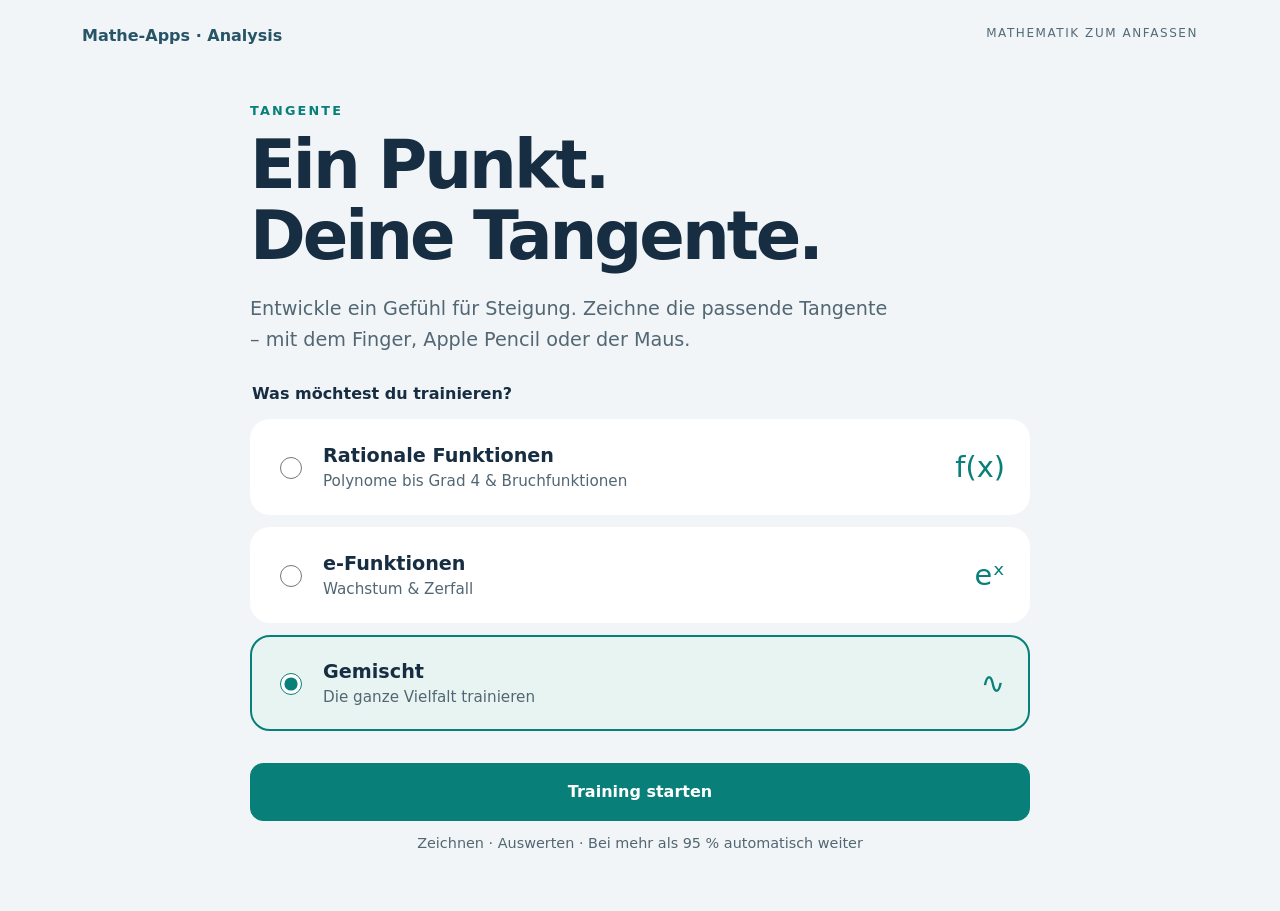
==== analysis/tangente/index.html @ 96fbe2b0 "Tangente unter Mathe-Apps / Analysis hinzufügen" ====
<!doctype html><html lang="de"><head><meta charset="utf-8"><meta name="viewport" content="width=device-width,initial-scale=1"><meta name="theme-color" content="#087f79"><meta name="apple-mobile-web-app-capable" content="yes"><title>Tangente · Mathe-Apps</title><link rel="stylesheet" href="style.css"></head><body>
<header><a href="../../#schule">Mathe-Apps · Analysis</a><span>MATHEMATIK ZUM ANFASSEN</span></header>
<main><section id="start"><div class="intro"><p class="eyebrow">TANGENTE</p><h1>Ein Punkt.<br>Deine Tangente.</h1><p class="lead">Entwickle ein Gefühl für Steigung. Zeichne die passende Tangente – mit dem Finger, Apple Pencil oder der Maus.</p></div><fieldset><legend>Was möchtest du trainieren?</legend><label><input type="radio" name="kind" value="rational"><span><strong>Rationale Funktionen</strong><small>Polynome bis Grad 4 & Bruchfunktionen</small></span><b>f(x)</b></label><label><input type="radio" name="kind" value="exponential"><span><strong>e-Funktionen</strong><small>Wachstum & Zerfall</small></span><b>eˣ</b></label><label><input type="radio" name="kind" value="mixed" checked><span><strong>Gemischt</strong><small>Die ganze Vielfalt trainieren</small></span><b>∿</b></label></fieldset><button id="begin" class="primary">Training starten</button><p class="hint">Zeichnen · Auswerten · Bei mehr als 95 % automatisch weiter</p></section>
<section id="training" hidden><div class="toolbar"><button id="back">Auswahl</button><span id="round"></span></div><div class="task"><div><p class="eyebrow">DEINE AUFGABE</p><h1 id="formula"></h1></div><strong id="x0" class="chip"></strong></div><p class="instruction">Zeichne eine lange Gerade durch den markierten Punkt. Eine neue Geste ersetzt deine Zeichnung.</p><canvas id="graph" tabindex="0" aria-label="Koordinatensystem zum Zeichnen einer Tangente" aria-describedby="keyboard"></canvas><div class="legend"><span class="function">● Funktion</span><span class="tangent">━ Deine Tangente</span><button id="clear">Zurücksetzen</button></div><div class="result"><div id="status" role="status" aria-live="polite">Triff Steigung und Berührpunkt.</div><button id="evaluate" class="primary" disabled>Auswerten</button></div><details class="help"><summary>Tastatur & Bewertung</summary><p id="keyboard">Koordinatensystem fokussieren: Links/Rechts ändern den Winkel, Oben/Unten verschieben die Gerade. Mit Umschalt werden die Schritte feiner. Enter wertet aus.</p><p>Die Bewertung berücksichtigt den Winkel zur richtigen Tangente und den senkrechten Abstand vom Berührpunkt. Mehr als 95 % lösen den nächsten Graphen aus; dafür gilt der ungerundete Wert.</p></details></section></main>
<dialog id="retry" aria-labelledby="dialog-title"><p class="eyebrow">DEIN ERGEBNIS</p><h2 id="dialog-title">Noch ein Versuch?</h2><p id="dialog-score"></p><p>Für den nächsten Graphen brauchst du mehr als 95 %.</p><div class="actions"><button id="again" class="primary">Nochmal</button><button id="new">Neuer Graph</button></div></dialog>
<script src="math.js"></script><script src="app.js"></script></body></html>
---- analysis/tangente/style.css ----
:root{font-family:system-ui,-apple-system,BlinkMacSystemFont,"Segoe UI",sans-serif;color:#172d42;background:#f1f5f7;font-size:16px;--teal:#087f79;--orange:#b85508}*{box-sizing:border-box}body{margin:0}button,a,input,summary{-webkit-tap-highlight-color:transparent}button{font:inherit;font-weight:650;min-height:48px;padding:12px 22px;border:1px solid #cddade;background:white;color:#183346;border-radius:13px;cursor:pointer}button:hover{background:#e8f3f2}button:disabled{opacity:.45;cursor:default}.primary{background:var(--teal);color:#fff;border-color:var(--teal)}.primary:hover{background:#06635e}:focus-visible{outline:3px solid #e99b36;outline-offset:4px}header{max-width:1180px;margin:auto;padding:26px 32px;display:flex;justify-content:space-between;gap:16px}header a{color:#275467;font-weight:650;text-decoration:none}header span{font-size:.75rem;letter-spacing:.13em;color:#536b79}main{max-width:1180px;padding:12px 32px 40px;margin:auto}#start{max-width:780px;margin:20px auto}.eyebrow{font-size:.8rem;letter-spacing:.17em;font-weight:750;color:var(--teal);margin:0 0 12px}h1{font-size:clamp(2.6rem,6vw,4.2rem);line-height:1.06;letter-spacing:-.045em;margin:0 0 22px}.lead{font-size:1.2rem;line-height:1.6;max-width:650px;color:#526673}fieldset{border:0;padding:0;margin:28px 0 20px}legend{font-weight:650;margin-bottom:16px}label{display:flex;align-items:center;gap:18px;padding:23px;margin-bottom:12px;border:2px solid transparent;border-radius:20px;background:white;cursor:pointer}label:has(input:checked){border-color:var(--teal);background:#e8f4f2}input{accent-color:var(--teal);width:22px;height:22px}label span{flex:1}label strong{display:block;font-size:1.2rem}small{display:block;font-size:.95rem;color:#526673;margin-top:5px}label b{font-size:1.8rem;color:var(--teal);font-weight:500}#begin{width:100%;min-height:58px}.hint{font-size:.9rem;color:#526673;text-align:center}.toolbar{display:flex;align-items:center;justify-content:space-between;margin-bottom:24px;color:#526673}.task{display:flex;align-items:center;justify-content:space-between;gap:16px}.task h1{font-size:clamp(1.6rem,4vw,2.6rem);letter-spacing:-.025em;margin:0}.chip{background:#dcefed;padding:18px;border-radius:16px;white-space:nowrap;font-size:1.3rem}.instruction{color:#526673;line-height:1.5}canvas{display:block;width:100%;height:clamp(340px,52vh,580px);background:white;border-radius:22px;touch-action:none;border:1px solid #dde5e9}.legend{display:flex;align-items:center;gap:20px;padding:12px 0;font-size:.95rem}.legend button{margin-left:auto}.function{color:var(--teal)}.tangent{color:var(--orange)}.result{display:flex;align-items:center;justify-content:space-between;gap:20px;background:white;border-radius:20px;padding:22px}#status{line-height:1.5}#status strong{display:block;font-size:2rem;color:var(--teal)}.help{margin-top:20px;color:#526673;line-height:1.6}.help summary{cursor:pointer;min-height:44px}dialog{color:#172d42;border:0;border-radius:24px;max-width:440px;padding:32px;box-shadow:0 20px 80px #172d4233}dialog::backdrop{background:#112c4566;backdrop-filter:blur(4px)}dialog h2{font-size:1.8rem}.actions{display:flex;gap:12px;margin-top:26px}#dialog-score{font-size:2.4rem;font-weight:750;color:var(--teal)}[hidden]{display:none!important}@media(max-width:600px){header,main{padding-left:18px;padding-right:18px}header span{display:none}.legend{gap:10px;font-size:.8rem}.legend button{padding:10px}.result{padding:16px;gap:10px}.task{align-items:flex-start}.chip{padding:12px}.actions{flex-wrap:wrap}.toolbar span{font-size:.85rem}}
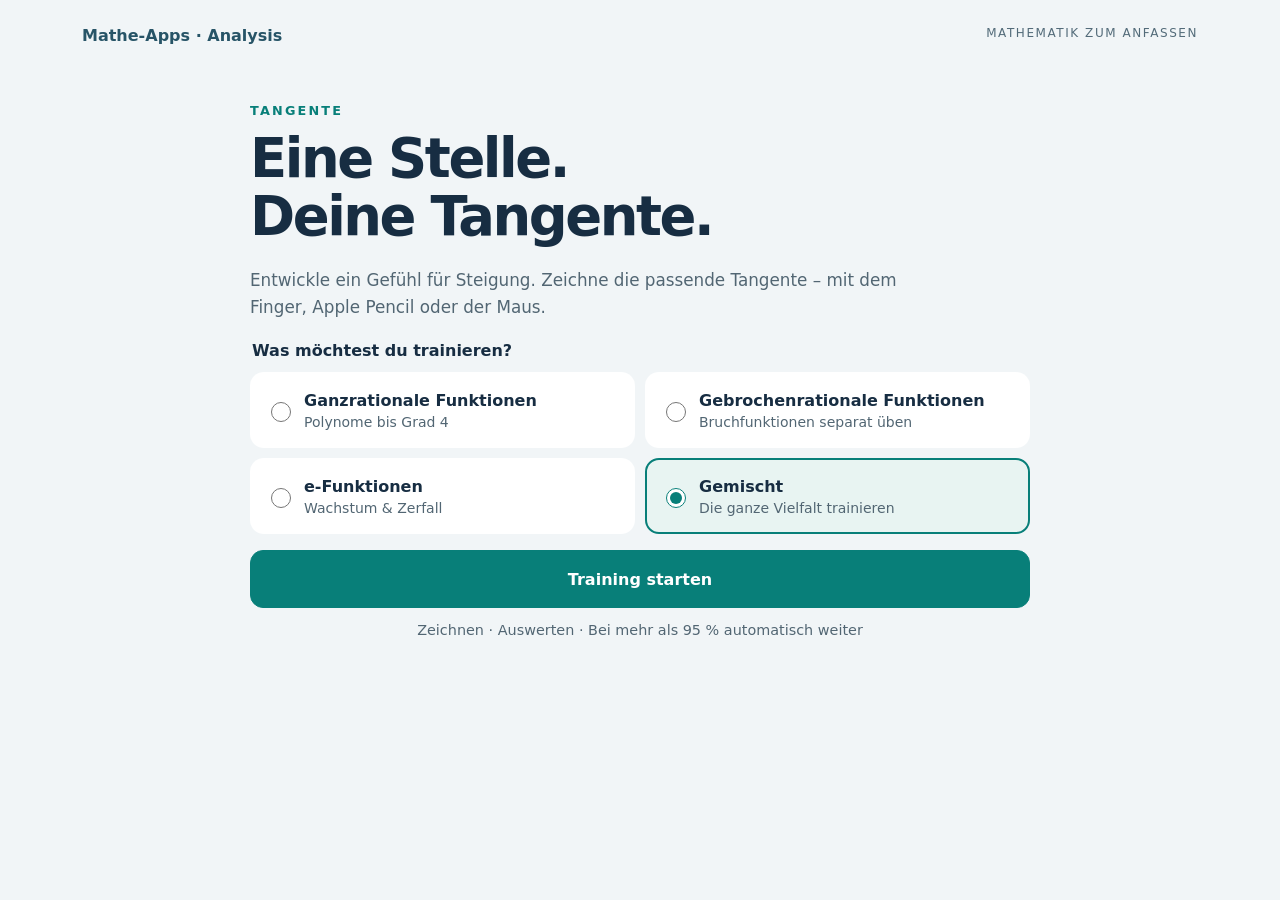
==== commit b96be1d0: "Tangente: Aufgabenstellung, kompakte Klassenwahl und keine Punktvorgabe" ====
--- a/analysis/tangente/index.html
+++ b/analysis/tangente/index.html
@@ -1,6 +1,6 @@
-<!doctype html><html lang="de"><head><meta charset="utf-8"><meta name="viewport" content="width=device-width,initial-scale=1"><meta name="theme-color" content="#087f79"><meta name="apple-mobile-web-app-capable" content="yes"><title>Tangente · Mathe-Apps</title><link rel="stylesheet" href="style.css"></head><body>
+<!doctype html><html lang="de"><head><meta charset="utf-8"><meta name="viewport" content="width=device-width,initial-scale=1"><meta name="theme-color" content="#087f79"><meta name="apple-mobile-web-app-capable" content="yes"><title>Tangente · Mathe-Apps</title><link rel="stylesheet" href="style.css?v=2"></head><body>
 <header><a href="../../#schule">Mathe-Apps · Analysis</a><span>MATHEMATIK ZUM ANFASSEN</span></header>
-<main><section id="start"><div class="intro"><p class="eyebrow">TANGENTE</p><h1>Ein Punkt.<br>Deine Tangente.</h1><p class="lead">Entwickle ein Gefühl für Steigung. Zeichne die passende Tangente – mit dem Finger, Apple Pencil oder der Maus.</p></div><fieldset><legend>Was möchtest du trainieren?</legend><label><input type="radio" name="kind" value="rational"><span><strong>Rationale Funktionen</strong><small>Polynome bis Grad 4 & Bruchfunktionen</small></span><b>f(x)</b></label><label><input type="radio" name="kind" value="exponential"><span><strong>e-Funktionen</strong><small>Wachstum & Zerfall</small></span><b>eˣ</b></label><label><input type="radio" name="kind" value="mixed" checked><span><strong>Gemischt</strong><small>Die ganze Vielfalt trainieren</small></span><b>∿</b></label></fieldset><button id="begin" class="primary">Training starten</button><p class="hint">Zeichnen · Auswerten · Bei mehr als 95 % automatisch weiter</p></section>
-<section id="training" hidden><div class="toolbar"><button id="back">Auswahl</button><span id="round"></span></div><div class="task"><div><p class="eyebrow">DEINE AUFGABE</p><h1 id="formula"></h1></div><strong id="x0" class="chip"></strong></div><p class="instruction">Zeichne eine lange Gerade durch den markierten Punkt. Eine neue Geste ersetzt deine Zeichnung.</p><canvas id="graph" tabindex="0" aria-label="Koordinatensystem zum Zeichnen einer Tangente" aria-describedby="keyboard"></canvas><div class="legend"><span class="function">● Funktion</span><span class="tangent">━ Deine Tangente</span><button id="clear">Zurücksetzen</button></div><div class="result"><div id="status" role="status" aria-live="polite">Triff Steigung und Berührpunkt.</div><button id="evaluate" class="primary" disabled>Auswerten</button></div><details class="help"><summary>Tastatur & Bewertung</summary><p id="keyboard">Koordinatensystem fokussieren: Links/Rechts ändern den Winkel, Oben/Unten verschieben die Gerade. Mit Umschalt werden die Schritte feiner. Enter wertet aus.</p><p>Die Bewertung berücksichtigt den Winkel zur richtigen Tangente und den senkrechten Abstand vom Berührpunkt. Mehr als 95 % lösen den nächsten Graphen aus; dafür gilt der ungerundete Wert.</p></details></section></main>
+<main><section id="start"><div class="intro"><p class="eyebrow">TANGENTE</p><h1>Eine Stelle.<br>Deine Tangente.</h1><p class="lead">Entwickle ein Gefühl für Steigung. Zeichne die passende Tangente – mit dem Finger, Apple Pencil oder der Maus.</p></div><fieldset class="function-menu"><legend>Was möchtest du trainieren?</legend><label><input type="radio" name="kind" value="polynomial"><span><strong>Ganzrationale Funktionen</strong><small>Polynome bis Grad 4</small></span><b>f(x)</b></label><label><input type="radio" name="kind" value="rational"><span><strong>Gebrochenrationale Funktionen</strong><small>Bruchfunktionen separat üben</small></span><b>1/x</b></label><label><input type="radio" name="kind" value="exponential"><span><strong>e-Funktionen</strong><small>Wachstum & Zerfall</small></span><b>eˣ</b></label><label><input type="radio" name="kind" value="mixed" checked><span><strong>Gemischt</strong><small>Die ganze Vielfalt trainieren</small></span><b>∿</b></label></fieldset><button id="begin" class="primary">Training starten</button><p class="hint">Zeichnen · Auswerten · Bei mehr als 95 % automatisch weiter</p></section>
+<section id="training" hidden><div class="toolbar"><button id="back">Auswahl</button><span id="round"></span></div><div class="task"><div><p class="eyebrow">DEINE AUFGABE</p><h1 id="formula"></h1></div></div><p class="instruction" id="instruction"></p><canvas id="graph" tabindex="0" aria-label="Koordinatensystem zum Zeichnen einer Tangente" aria-describedby="keyboard"></canvas><div class="legend"><span class="function">● Funktion</span><span class="tangent">━ Deine Tangente</span><button id="clear">Zurücksetzen</button></div><div class="result"><div id="status" role="status" aria-live="polite">Triff Steigung und Berührpunkt.</div><button id="evaluate" class="primary" disabled>Auswerten</button></div><details class="help"><summary>Tastatur & Bewertung</summary><p id="keyboard">Koordinatensystem fokussieren: Links/Rechts ändern den Winkel, Oben/Unten verschieben die Gerade. Mit Umschalt werden die Schritte feiner. Enter wertet aus.</p><p>Die Bewertung berücksichtigt den Winkel zur richtigen Tangente und den senkrechten Abstand vom Berührpunkt. Mehr als 95 % lösen den nächsten Graphen aus; dafür gilt der ungerundete Wert.</p></details></section></main>
 <dialog id="retry" aria-labelledby="dialog-title"><p class="eyebrow">DEIN ERGEBNIS</p><h2 id="dialog-title">Noch ein Versuch?</h2><p id="dialog-score"></p><p>Für den nächsten Graphen brauchst du mehr als 95 %.</p><div class="actions"><button id="again" class="primary">Nochmal</button><button id="new">Neuer Graph</button></div></dialog>
-<script src="math.js"></script><script src="app.js"></script></body></html>
+<script src="math.js?v=2"></script><script src="app.js?v=2"></script></body></html>
--- a/analysis/tangente/style.css
+++ b/analysis/tangente/style.css
@@ -1 +1,4 @@
 :root{font-family:system-ui,-apple-system,BlinkMacSystemFont,"Segoe UI",sans-serif;color:#172d42;background:#f1f5f7;font-size:16px;--teal:#087f79;--orange:#b85508}*{box-sizing:border-box}body{margin:0}button,a,input,summary{-webkit-tap-highlight-color:transparent}button{font:inherit;font-weight:650;min-height:48px;padding:12px 22px;border:1px solid #cddade;background:white;color:#183346;border-radius:13px;cursor:pointer}button:hover{background:#e8f3f2}button:disabled{opacity:.45;cursor:default}.primary{background:var(--teal);color:#fff;border-color:var(--teal)}.primary:hover{background:#06635e}:focus-visible{outline:3px solid #e99b36;outline-offset:4px}header{max-width:1180px;margin:auto;padding:26px 32px;display:flex;justify-content:space-between;gap:16px}header a{color:#275467;font-weight:650;text-decoration:none}header span{font-size:.75rem;letter-spacing:.13em;color:#536b79}main{max-width:1180px;padding:12px 32px 40px;margin:auto}#start{max-width:780px;margin:20px auto}.eyebrow{font-size:.8rem;letter-spacing:.17em;font-weight:750;color:var(--teal);margin:0 0 12px}h1{font-size:clamp(2.6rem,6vw,4.2rem);line-height:1.06;letter-spacing:-.045em;margin:0 0 22px}.lead{font-size:1.2rem;line-height:1.6;max-width:650px;color:#526673}fieldset{border:0;padding:0;margin:28px 0 20px}legend{font-weight:650;margin-bottom:16px}label{display:flex;align-items:center;gap:18px;padding:23px;margin-bottom:12px;border:2px solid transparent;border-radius:20px;background:white;cursor:pointer}label:has(input:checked){border-color:var(--teal);background:#e8f4f2}input{accent-color:var(--teal);width:22px;height:22px}label span{flex:1}label strong{display:block;font-size:1.2rem}small{display:block;font-size:.95rem;color:#526673;margin-top:5px}label b{font-size:1.8rem;color:var(--teal);font-weight:500}#begin{width:100%;min-height:58px}.hint{font-size:.9rem;color:#526673;text-align:center}.toolbar{display:flex;align-items:center;justify-content:space-between;margin-bottom:24px;color:#526673}.task{display:flex;align-items:center;justify-content:space-between;gap:16px}.task h1{font-size:clamp(1.6rem,4vw,2.6rem);letter-spacing:-.025em;margin:0}.chip{background:#dcefed;padding:18px;border-radius:16px;white-space:nowrap;font-size:1.3rem}.instruction{color:#526673;line-height:1.5}canvas{display:block;width:100%;height:clamp(340px,52vh,580px);background:white;border-radius:22px;touch-action:none;border:1px solid #dde5e9}.legend{display:flex;align-items:center;gap:20px;padding:12px 0;font-size:.95rem}.legend button{margin-left:auto}.function{color:var(--teal)}.tangent{color:var(--orange)}.result{display:flex;align-items:center;justify-content:space-between;gap:20px;background:white;border-radius:20px;padding:22px}#status{line-height:1.5}#status strong{display:block;font-size:2rem;color:var(--teal)}.help{margin-top:20px;color:#526673;line-height:1.6}.help summary{cursor:pointer;min-height:44px}dialog{color:#172d42;border:0;border-radius:24px;max-width:440px;padding:32px;box-shadow:0 20px 80px #172d4233}dialog::backdrop{background:#112c4566;backdrop-filter:blur(4px)}dialog h2{font-size:1.8rem}.actions{display:flex;gap:12px;margin-top:26px}#dialog-score{font-size:2.4rem;font-weight:750;color:var(--teal)}[hidden]{display:none!important}@media(max-width:600px){header,main{padding-left:18px;padding-right:18px}header span{display:none}.legend{gap:10px;font-size:.8rem}.legend button{padding:10px}.result{padding:16px;gap:10px}.task{align-items:flex-start}.chip{padding:12px}.actions{flex-wrap:wrap}.toolbar span{font-size:.85rem}}
+
+/* Compact, touch-friendly function selection. */
+.function-menu{display:grid;grid-template-columns:repeat(2,minmax(0,1fr));gap:10px;margin:20px 0 16px}.function-menu legend{margin-bottom:12px}.function-menu label{gap:10px;padding:14px;margin:0;border-radius:14px;min-height:76px}.function-menu strong{font-size:1rem}.function-menu small{font-size:.875rem;margin-top:4px}.function-menu b{display:none}.function-menu input{flex-shrink:0;width:20px;height:20px}#start h1{font-size:clamp(2.4rem,5vw,3.4rem)}#start .lead{font-size:1.05rem}@media(max-width:560px){.function-menu{grid-template-columns:1fr}.function-menu label{min-height:64px;padding:10px 14px}}
